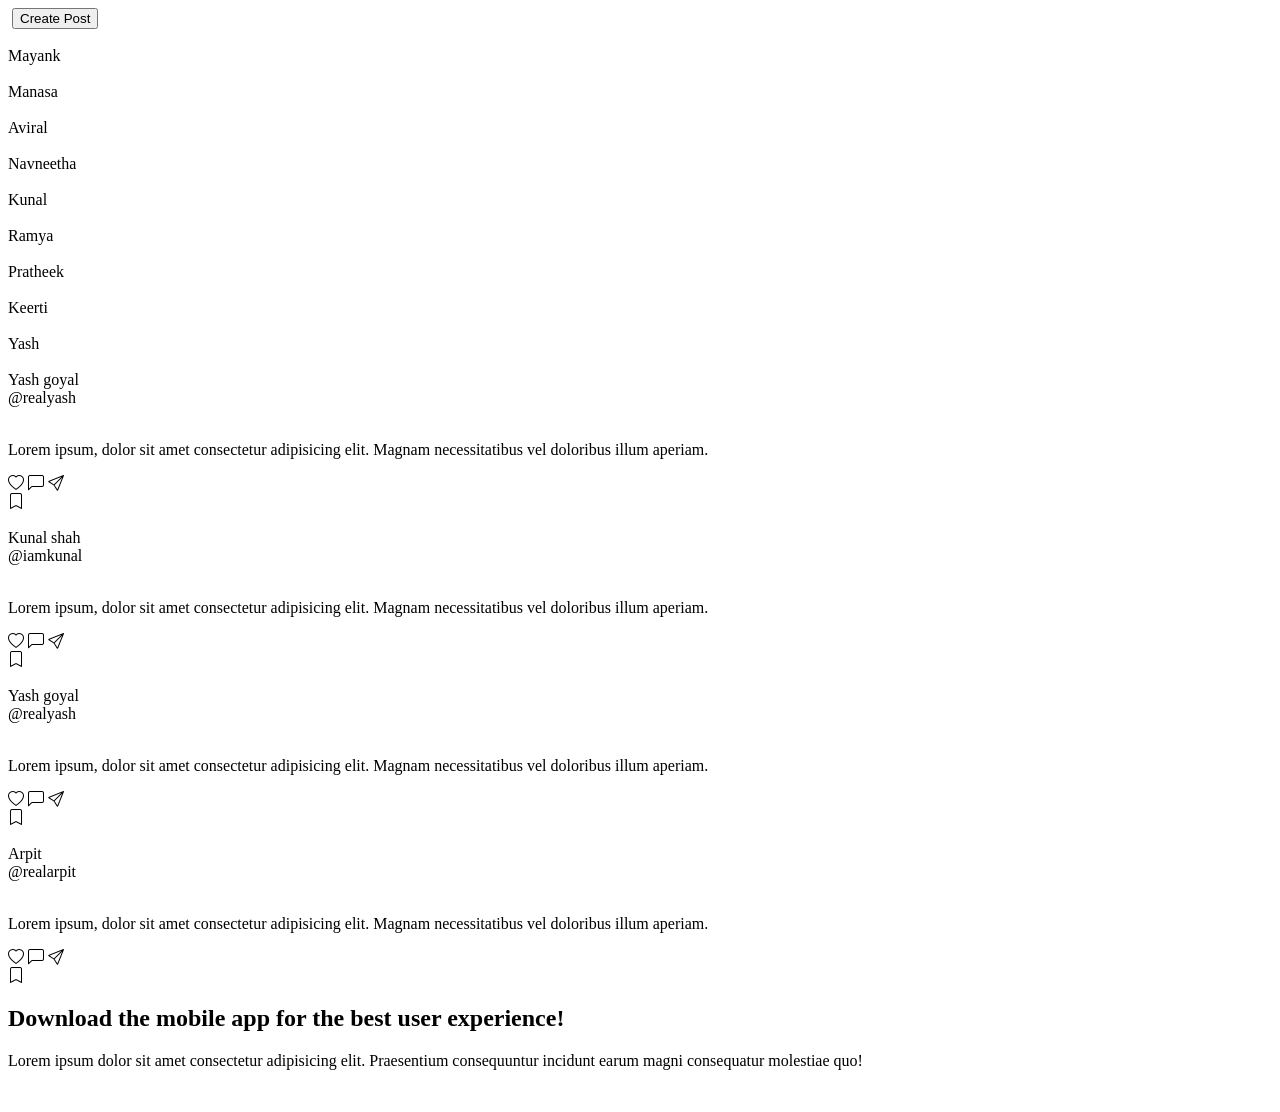
==== assignment 2/index.html @ c22064bc "add second assignment" ====
<!DOCTYPE html>
<html lang="en">
<head>
    <meta charset="UTF-8">
    <meta name="viewport" content="width=device-width, initial-scale=1.0">
    <title>Document</title>
    <link rel="stylesheet" href="day5.css">
    <link rel="stylesheet" href="https://cdn.jsdelivr.net/npm/bootstrap-icons@1.11.3/font/bootstrap-icons.min.css">
</head>
<body>
    <div class="navbar">
        <a href="" title="Instagram"><img src="../instagram-text-icon.webp" alt="" class="logo"></a>
        <button class="btn">Create Post</button>
    </div>
    <div class="story-container">
        <div class="story">
            <img src="https://images.unsplash.com/photo-1522529599102-193c0d76b5b6?w=800&auto=format&fit=crop&q=60&ixlib=rb-4.0.3&ixid=M3wxMjA3fDB8MHxzZWFyY2h8MTF8fG1hbnxlbnwwfDB8MHx8fDA%3D" alt="" class="user">
            <div class="name">Mayank</div>
        </div>
        <div class="story">
            <img src="https://plus.unsplash.com/premium_photo-1705018501151-4045c97658a3?w=800&auto=format&fit=crop&q=60&ixlib=rb-4.0.3&ixid=M3wxMjA3fDB8MHxzZWFyY2h8NXx8d29tYW58ZW58MHwwfDB8fHww" alt="" class="user">
            <div class="name">Manasa</div>
        </div>
        <div class="story">
            <img src="https://images.unsplash.com/photo-1541752171745-4176eee47556?w=800&auto=format&fit=crop&q=60&ixlib=rb-4.0.3&ixid=M3wxMjA3fDB8MHxzZWFyY2h8MTJ8fG1hbnxlbnwwfDB8MHx8fDA%3D" alt="" class="user">
            <div class="name">Aviral</div>
        </div>
        <div class="story">
            <img src="https://plus.unsplash.com/premium_photo-1694557636097-5969bae91ba8?w=800&auto=format&fit=crop&q=60&ixlib=rb-4.0.3&ixid=M3wxMjA3fDB8MHxzZWFyY2h8MXx8d29tYW58ZW58MHwwfDB8fHww" alt="" class="user">
            <div class="name">Navneetha</div>
        </div>
        <div class="story">
            <img src="https://plus.unsplash.com/premium_photo-1689629870780-5d0e655383e6?w=800&auto=format&fit=crop&q=60&ixlib=rb-4.0.3&ixid=M3wxMjA3fDB8MHxzZWFyY2h8MjV8fG1hbnxlbnwwfDB8MHx8fDA%3D" alt="" class="user">
            <div class="name">Kunal</div>
        </div>
        <div class="story">
            <img src="https://plus.unsplash.com/premium_photo-1688385848467-781c5394c017?w=800&auto=format&fit=crop&q=60&ixlib=rb-4.0.3&ixid=M3wxMjA3fDB8MHxzZWFyY2h8MTN8fHdvbWFufGVufDB8MHwwfHx8MA%3D%3D" alt="" class="user">
            <div class="name">Ramya</div>
        </div>
        <div class="story">
            <img src="https://images.unsplash.com/photo-1496239943629-500dbbf945b1?w=800&auto=format&fit=crop&q=60&ixlib=rb-4.0.3&ixid=M3wxMjA3fDB8MHxzZWFyY2h8MzF8fG1hbnxlbnwwfDB8MHx8fDA%3D" alt="" class="user">
            <div class="name">Pratheek</div>
        </div>
        <div class="story">
            <img src="https://images.unsplash.com/photo-1664575599736-c5197c684128?w=800&auto=format&fit=crop&q=60&ixlib=rb-4.0.3&ixid=M3wxMjA3fDB8MHxzZWFyY2h8MTl8fHdvbWFufGVufDB8MHwwfHx8MA%3D%3D" alt="" class="user">
            <div class="name">Keerti</div>
        </div>
        <div class="story">
            <img src="https://images.unsplash.com/profile-1714002943886-a91730192f36image?w=150&dpr=2&crop=faces&bg=%23fff&h=150&auto=format&fit=crop&q=60&ixlib=rb-4.0.3" alt="" class="user">
            <div class="name">Yash</div>
        </div>
    </div>
    <div class="container">
        <div class="feeds">
            <div class="feed">
                <div class="profile">
                    <img src="https://plus.unsplash.com/premium_photo-1689977968861-9c91dbb16049?w=800&auto=format&fit=crop&q=60&ixlib=rb-4.0.3&ixid=M3wxMjA3fDB8MHxzZWFyY2h8MXx8bWFufGVufDB8fDB8fHww" alt="" class="avatar">
                    <div>
                        <div>Yash goyal</div>
                        <div class="username">@realyash</div>
                    </div>
                </div>
                <img src="https://images.unsplash.com/photo-1489913876021-4bb2b98c9e76?q=80&w=2670&auto=format&fit=crop&ixlib=rb-4.0.3&ixid=M3wxMjA3fDB8MHxwaG90by1wYWdlfHx8fGVufDB8fHx8fA%3D%3D" alt="" class="feed-img">
                <p>Lorem ipsum, dolor sit amet consectetur adipisicing elit. Magnam necessitatibus vel doloribus illum aperiam.</p>
                <div class="reactions">
                    <div class="reactions-left">
                        <i class="bi bi-heart"></i>
                        <i class="bi bi-chat-left"></i>
                        <i class="bi bi-send"></i>
                    </div>
                    <i class="bi bi-bookmark"></i>
                </div>
            </div>
            <div class="feed">
                <div class="profile">
                    <img src="https://plus.unsplash.com/premium_photo-1689629870780-5d0e655383e6?w=800&auto=format&fit=crop&q=60&ixlib=rb-4.0.3&ixid=M3wxMjA3fDB8MHxzZWFyY2h8MjV8fG1hbnxlbnwwfDB8MHx8fDA%3D" alt="" class="avatar">
                    <div>
                        <div>Kunal shah</div>
                        <div class="username">@iamkunal</div>
                    </div>
                </div>
                <img src="https://images.unsplash.com/photo-1541557435984-1c79685a082b?q=80&w=2670&auto=format&fit=crop&ixlib=rb-4.0.3&ixid=M3wxMjA3fDB8MHxwaG90by1wYWdlfHx8fGVufDB8fHx8fA%3D%3D" alt="" class="feed-img">
                <p>Lorem ipsum, dolor sit amet consectetur adipisicing elit. Magnam necessitatibus vel doloribus illum aperiam.</p>
                <div class="reactions">
                    <div class="reactions-left">
                        <i class="bi bi-heart"></i>
                        <i class="bi bi-chat-left"></i>
                        <i class="bi bi-send"></i>
                    </div>
                    <i class="bi bi-bookmark"></i>
                </div>
            </div>

            <div class="feed">
                <div class="profile">
                    <img src="https://images.unsplash.com/profile-1714002943886-a91730192f36image?w=150&dpr=2&crop=faces&bg=%23fff&h=150&auto=format&fit=crop&q=60&ixlib=rb-4.0.3" alt="" class="avatar">
                    <div>
                        <div>Yash goyal</div>
                        <div class="username">@realyash</div>
                    </div>
                </div>
                <img src="https://images.unsplash.com/photo-1600721946649-e26bc4424d9d?q=80&w=2625&auto=format&fit=crop&ixlib=rb-4.0.3&ixid=M3wxMjA3fDB8MHxwaG90by1wYWdlfHx8fGVufDB8fHx8fA%3D%3D" alt="" class="feed-img">
                <p>Lorem ipsum, dolor sit amet consectetur adipisicing elit. Magnam necessitatibus vel doloribus illum aperiam.</p>
                <div class="reactions">
                    <div class="reactions-left">
                        <i class="bi bi-heart"></i>
                        <i class="bi bi-chat-left"></i>
                        <i class="bi bi-send"></i>
                    </div>
                    <i class="bi bi-bookmark"></i>
                </div>
            </div>

            <div class="feed">
                <div class="profile">
                    <img src="https://images.unsplash.com/profile-1676219666453-f179e7dc8f1bimage?w=150&dpr=2&crop=faces&bg=%23fff&h=150&auto=format&fit=crop&q=60&ixlib=rb-4.0.3" alt="" class="avatar">
                    <div>
                        <div>Arpit</div>
                        <div class="username">@realarpit</div>
                    </div>
                </div>
                <img src="https://images.unsplash.com/photo-1469285994282-454ceb49e63c?q=80&w=2671&auto=format&fit=crop&ixlib=rb-4.0.3&ixid=M3wxMjA3fDB8MHxwaG90by1wYWdlfHx8fGVufDB8fHx8fA%3D%3D" alt="" class="feed-img">
                <p>Lorem ipsum, dolor sit amet consectetur adipisicing elit. Magnam necessitatibus vel doloribus illum aperiam.</p>
                <div class="reactions">
                    <div class="reactions-left">
                        <i class="bi bi-heart"></i>
                        <i class="bi bi-chat-left"></i>
                        <i class="bi bi-send"></i>
                    </div>
                    <i class="bi bi-bookmark"></i>
                </div>
            </div>
        </div>
        <div class="sidebar">
            <h2 class="sidebar-title">Download the mobile app for the best user experience!</h2>
            <p>Lorem ipsum dolor sit amet consectetur adipisicing elit. Praesentium consequuntur incidunt earum magni consequatur molestiae quo!</p>
            <div class="links">
                <img src="./icon-AppStore_lg30tv.webp" alt="" class="link">
                <img src="./icon-GooglePlay_1_zixjxl.webp" alt="" class="link">
            </div>
        </div>
    </div>
</body>
</html>
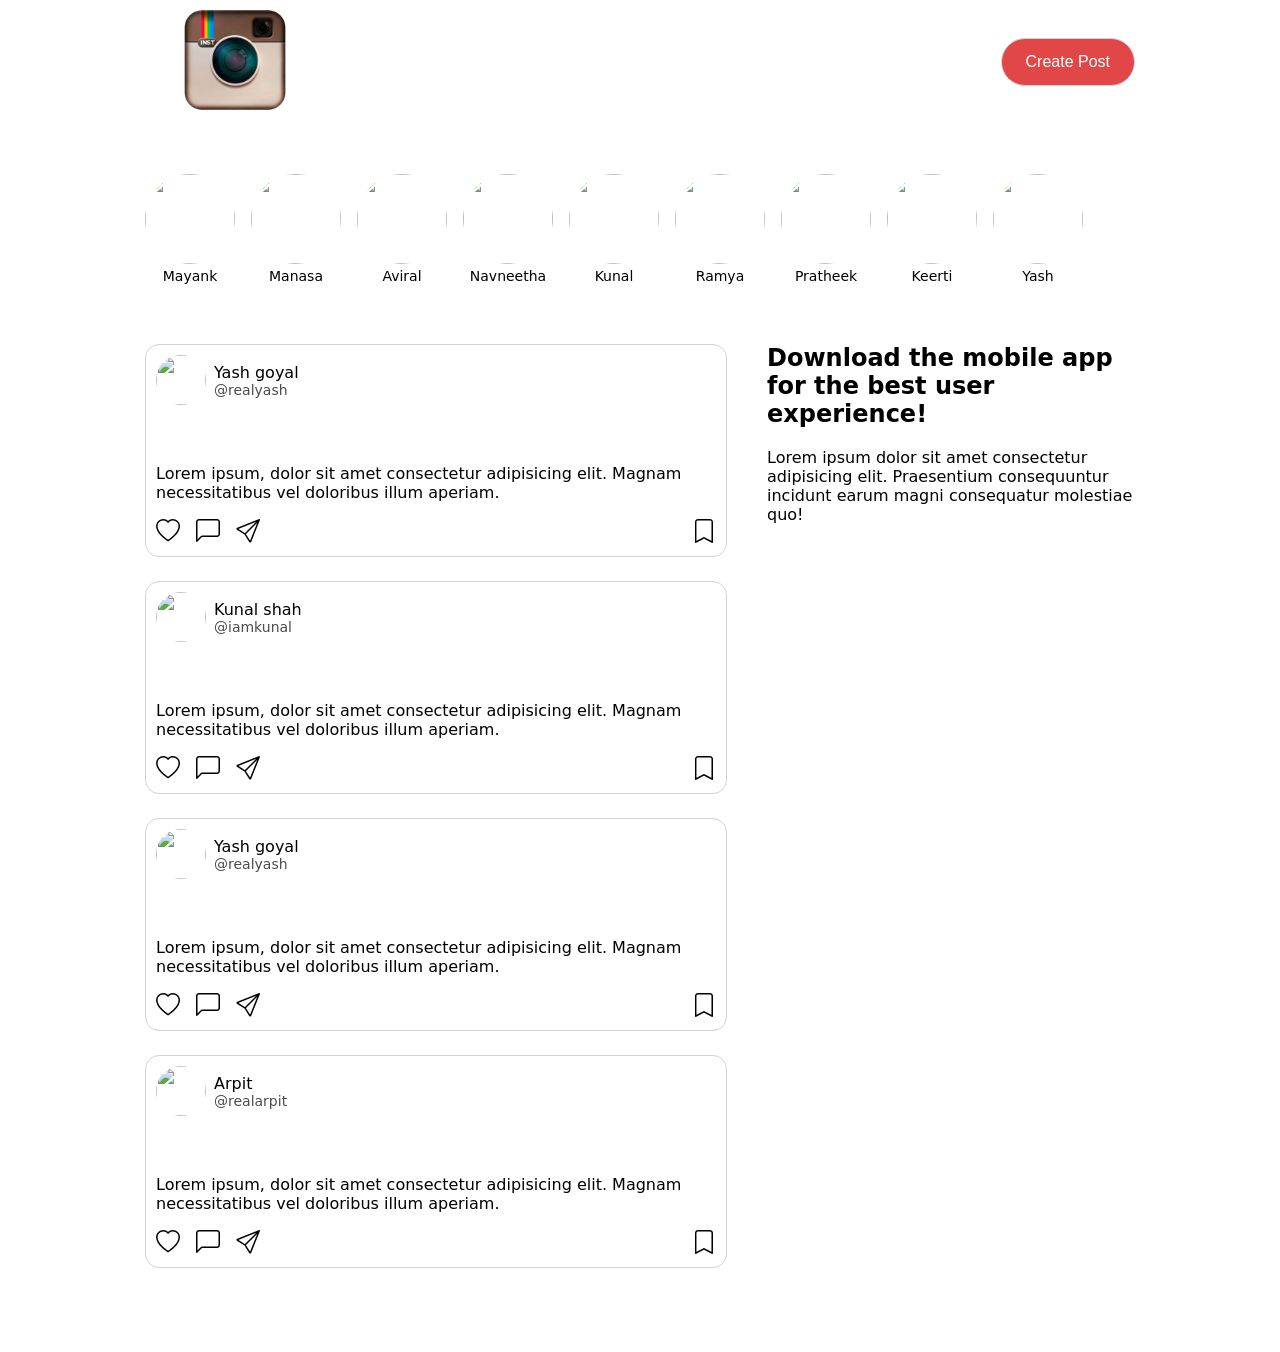
==== commit af9f312f: "add media queries" ====
--- a/assignment 2/index.html
+++ b/assignment 2/index.html
@@ -4,13 +4,13 @@
     <meta charset="UTF-8">
     <meta name="viewport" content="width=device-width, initial-scale=1.0">
     <title>Document</title>
-    <link rel="stylesheet" href="day5.css">
+    <link rel="stylesheet" href="../assignment 2/css/style.css">
     <link rel="stylesheet" href="https://cdn.jsdelivr.net/npm/bootstrap-icons@1.11.3/font/bootstrap-icons.min.css">
 </head>
 <body>
     <div class="navbar">
-        <a href="" title="Instagram"><img src="../instagram-text-icon.webp" alt="" class="logo"></a>
-        <button class="btn">Create Post</button>
+        <a href="" title="LOGO"><img src="../assignment 2/images/LOGO_MAIN.jpg" alt="" class="logo"></a>
+        <button type="button">Create Post</button>
     </div>
     <div class="story-container">
         <div class="story">
--- a/assignment 2/css/style.css
+++ b/assignment 2/css/style.css
@@ -0,0 +1,218 @@
+body{
+    font-family: system-ui, -apple-system, BlinkMacSystemFont, 'Segoe UI', Roboto, Oxygen, Ubuntu, Cantarell, 'Open Sans', 'Helvetica Neue', sans-serif;
+}
+
+@media(min-width: 1000px){
+    .container{
+        width: 990px;
+        margin: 60px auto;
+        display: flex;
+        gap: 40px;
+    }
+    .feed{
+        width: 560px;
+        padding: 10px;
+        border-radius: 14px;
+        border: 1px solid lightgray;
+        margin-bottom: 24px;
+        transition: .25s;
+    
+    }
+    .feed-img{
+        width: 100%;
+        border-radius: 14px;
+        transition: .25s;
+    }
+    .profile{
+        display: flex;
+        gap: 8px;
+        align-items: center;
+        margin-bottom: 24px;
+    }
+    .avatar{
+        width: 50px;
+        height: 50px;
+        object-fit: cover;
+        border-radius: 50%;
+        transition: .25s;
+    }
+    .username{
+        color: rgb(76, 76, 76);
+        font-size: 14px;
+    }
+    .bi{
+        font-size: 24px;
+    }
+    .reactions{
+        display: flex;
+        justify-content: space-between;
+    }
+    .reactions-left{
+        display: flex;
+        gap: 16px;
+    }
+    .links{
+        display: flex;
+        gap: 6px;
+    }
+    .link{
+        height: 46px;
+        transition: .25s;
+    }
+    .sidebar-title{
+        margin-top: 0;
+    }
+    
+    .story-container{
+        display: flex;
+        width: 990px;
+        margin: 60px auto;
+        gap: 16px;
+        transition: .25s;
+    }
+    .user{
+        height: 90px;
+        width: 90px;
+        object-fit: cover;
+        border-radius: 50%;
+        transition: .25s;
+    }
+    .story{
+        text-align: center;
+    }
+    .name{
+        font-size: 14px;
+    }
+    .navbar{
+        display: flex;
+        width: 990px;
+        margin:10px auto;
+        align-items: center;
+        justify-content: space-between;
+        transition: .25s;
+    }
+    .logo{
+        width: 180px;
+        height: 100px;
+        transition: .25s;
+    }
+    .navbar button{
+        background-color: #e24747;
+        color: white;
+        border: 1px solid lightgray;
+        padding: 14px 24px;
+        font-size: 16px;
+        border-radius: 40px;
+        transition: .25s;
+    }   
+}
+
+/* small screen */
+@media(max-width:999px){
+    .container{
+        margin: 60px auto;
+    }
+    .feed{
+        padding: 10px;
+        border-radius: 14px;
+        border: 1px solid rgb(231, 231, 231);
+        margin: 24px 8px;
+        transition: .25s;
+    }
+    .feed-img{
+        width: 100%;
+        border-radius: 14px;
+        transition: .25s;
+    }
+    .profile{
+        display: flex;
+        gap: 8px;
+        align-items: center;
+        margin-bottom: 24px;
+    }
+    .avatar{
+        width: 50px;
+        height: 50px;
+        object-fit: cover;
+        border-radius: 50%;
+        transition: .25s;
+    }
+    .username{
+        color: rgb(76, 76, 76);
+        font-size: 14px;
+    }
+    .bi{
+        font-size: 24px;
+    }
+    .reactions{
+        display: flex;
+        justify-content: space-between;
+    }
+    .reactions-left{
+        display: flex;
+        gap: 16px;
+    }
+    .links{
+        display: flex;
+        gap: 6px;
+        justify-content: center;
+    }
+    .link{
+        height: 36px;
+        transition: .25s;
+    }
+    .sidebar-title{
+        margin-top: 0;
+        font-size: 20px;
+    }
+    .sidebar{
+        text-align: center;
+    }
+    
+    .story-container{
+        display: flex;
+        width: 100%;
+        overflow-x: auto;
+        margin: 60px auto;
+        gap: 12px;
+    }
+    .story-container::-webkit-scrollbar{
+        display: none;
+    }
+    .user{
+        height: 70px;
+        width: 70px;
+        object-fit: cover;
+        border-radius: 50%;
+        transition: .25s;
+    }
+    .story{
+        text-align: center;
+    }
+    .name{
+        font-size: 14px;
+    }
+    .navbar{
+        display: flex;
+        margin:10px auto;
+        align-items: center;
+        justify-content: space-between;
+        transition: .25s;
+    }
+    .logo{
+        width: 30%;
+        height: 40%;
+        object-fit: cover;
+        transition: .25s;
+    }
+    .navbar button{
+        width:100%;
+        background-color: #e36060;
+        color: white;
+        border: 1px solid lightgray;
+        padding: 12px 16px;
+        font-size: 15px;
+        border-radius: 40px;
+        transition: .25s;
+    }   
+}
